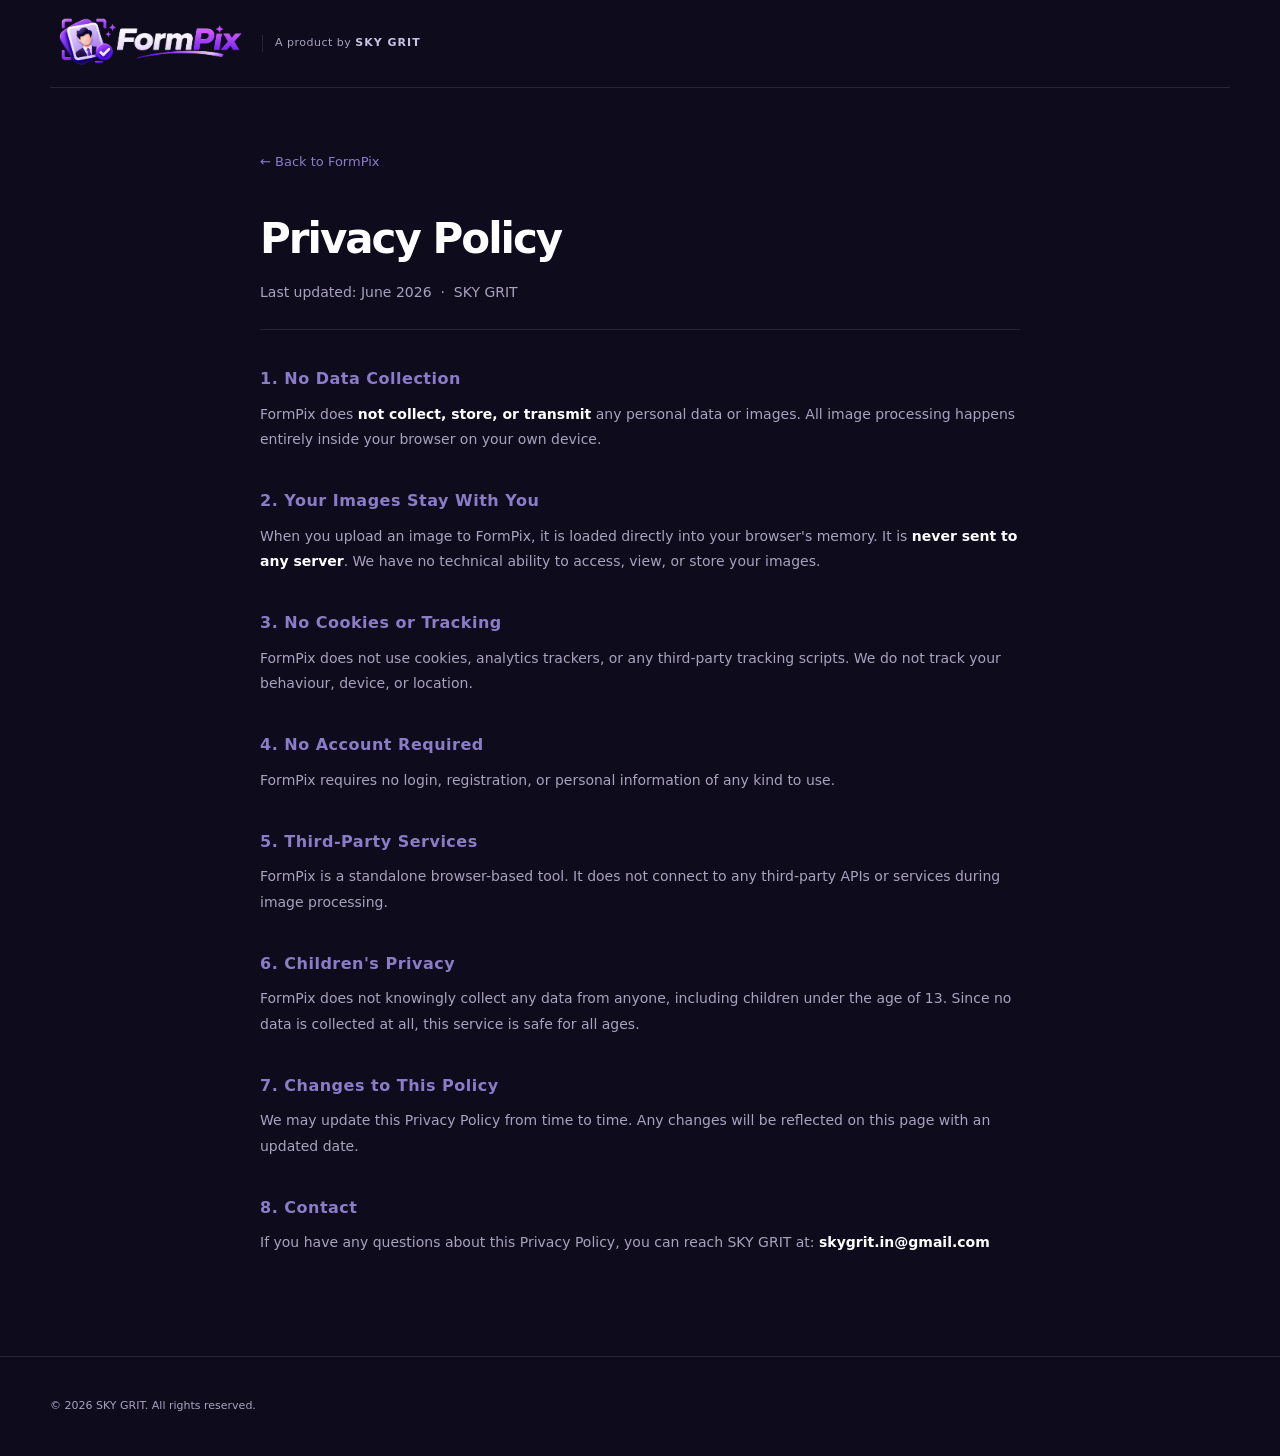
==== privacy.html @ 6050abe6 "Initial commit for FormPix" ====
<!DOCTYPE html>
<html lang="en">
<head>
    <meta charset="UTF-8">
    <meta name="viewport" content="width=device-width, initial-scale=1.0">
    <title>Privacy Policy — FormPix by SKY GRIT</title>
    <link rel="icon" href="data:image/svg+xml,<svg xmlns='http://www.w3.org/2000/svg' viewBox='0 0 100 100'><rect width='100' height='100' rx='22' fill='%235A3B8C'/><text y='72' x='50' text-anchor='middle' font-size='58' font-family='system-ui'>📷</text></svg>">
    <link rel="stylesheet" href="css/styles.css">
    <style>
        .legal-page {
            width: min(760px, calc(100% - 48px));
            margin: 60px auto 100px;
        }
        .legal-page h1 {
            font-size: clamp(28px, 4vw, 42px);
            letter-spacing: -2px;
            margin-bottom: 8px;
        }
        .legal-meta {
            color: var(--muted);
            font-size: 13px;
            margin-bottom: 48px;
            padding-bottom: 24px;
            border-bottom: 1px solid var(--border);
        }
        .legal-page h2 {
            font-size: 16px;
            color: var(--lavender);
            margin: 36px 0 10px;
            letter-spacing: 0.5px;
        }
        .legal-page p {
            color: var(--muted);
            font-size: 14px;
            line-height: 1.8;
            margin-bottom: 12px;
        }
        .legal-page strong {
            color: var(--white);
        }
        .back-link {
            display: inline-flex;
            align-items: center;
            gap: 8px;
            color: var(--lavender);
            font-size: 13px;
            margin-bottom: 32px;
        }
        .back-link:hover { color: var(--lilac); }
    </style>
</head>
<body>
    <header class="navbar">
        <a class="brand" href="index.html" aria-label="FormPix home">
            <img src="assets/images/logo.png" alt="FormPix" class="brand-logo">
            <span class="brand-byline">A product by <strong>SKY GRIT</strong></span>
        </a>
    </header>

    <main class="legal-page">
        <a href="index.html" class="back-link">← Back to FormPix</a>

        <h1>Privacy Policy</h1>
        <p class="legal-meta">Last updated: June 2026 &nbsp;·&nbsp; SKY GRIT</p>

        <h2>1. No Data Collection</h2>
        <p>FormPix does <strong>not collect, store, or transmit</strong> any personal data or images. All image processing happens entirely inside your browser on your own device.</p>

        <h2>2. Your Images Stay With You</h2>
        <p>When you upload an image to FormPix, it is loaded directly into your browser's memory. It is <strong>never sent to any server</strong>. We have no technical ability to access, view, or store your images.</p>

        <h2>3. No Cookies or Tracking</h2>
        <p>FormPix does not use cookies, analytics trackers, or any third-party tracking scripts. We do not track your behaviour, device, or location.</p>

        <h2>4. No Account Required</h2>
        <p>FormPix requires no login, registration, or personal information of any kind to use.</p>

        <h2>5. Third-Party Services</h2>
        <p>FormPix is a standalone browser-based tool. It does not connect to any third-party APIs or services during image processing.</p>

        <h2>6. Children's Privacy</h2>
        <p>FormPix does not knowingly collect any data from anyone, including children under the age of 13. Since no data is collected at all, this service is safe for all ages.</p>

        <h2>7. Changes to This Policy</h2>
        <p>We may update this Privacy Policy from time to time. Any changes will be reflected on this page with an updated date.</p>

        <h2>8. Contact</h2>
        <p>If you have any questions about this Privacy Policy, you can reach SKY GRIT at: <strong>skygrit.in@gmail.com</strong></p>
    </main>

    <footer class="footer">
        <span class="footer-copyright">© 2026 SKY GRIT. All rights reserved.</span>
    </footer>
</body>
</html>
---- css/styles.css ----
:root {
    --night: #0E0B1D;
    --deep: #2A1E4D;
    --purple: #5A3B8C;
    --lavender: #8B7CC7;
    --lilac: #C9C2E3;
    --slate: #3A3A52;

    --white: #FFFFFF;
    --muted: #A9A2BE;
    --border: rgba(201, 194, 227, 0.14);
    --surface: rgba(42, 30, 77, 0.55);
    --radius: 22px;
}

* {
    box-sizing: border-box;
    margin: 0;
    padding: 0;
}

html {
    scroll-behavior: smooth;
}

body {
    background: var(--night);
    color: var(--white);
    font-family: Inter, ui-sans-serif, system-ui, -apple-system,
        BlinkMacSystemFont, "Segoe UI", sans-serif;
    line-height: 1.6;
    -webkit-font-smoothing: antialiased;
}

a {
    color: inherit;
    text-decoration: none;
}

button {
    font: inherit;
}

.navbar {
    width: min(1180px, calc(100% - 48px));
    height: 88px;
    margin: auto;
    position: relative;
    display: flex;
    align-items: center;
    justify-content: space-between;
    border-bottom: 1px solid var(--border);
}

.brand {
    display: inline-flex;
    align-items: center;
    flex: 0 0 auto;
    line-height: 0;
    z-index: 2;
}

.brand-logo {
    display: block;
    width: 200px;
    height: auto;
    max-width: 100%;
    object-fit: contain;
}

.brand-icon {
    width: 38px;
    height: 38px;
    border-radius: 12px;
    background: var(--lavender);
    color: var(--night);
    display: grid;
    place-items: center;
    font-size: 23px;
}

.brand-logo {
    display: block;
    width: 210px;
    height: auto;
    max-height: 108px;
    object-fit: contain;
}

.footer .brand-logo {
    width: 160px;
    max-height: 102px;
}

.brand-icon svg {
    width: 30px;
    height: 30px;
}

.nav-links {
    position: absolute;
    left: 50%;
    top: 50%;
    transform: translate(-50%, -50%);
    display: flex;
    gap: 34px;
    color: var(--muted);
    font-size: 13px;
    white-space: nowrap;
}

.nav-links a:hover {
    color: var(--lilac);
}

.nav-button {
    background: var(--deep);
    border: 1px solid var(--border);
    border-radius: 12px;
    padding: 10px 16px;
    font-size: 13px;
    font-weight: 600;
}

.nav-button span {
    color: var(--lilac);
    margin-left: 8px;
}

.hero {
    position: relative;
    width: min(1180px, calc(100% - 48px));
    min-height: 550px;
    margin: auto;
    display: grid;
    grid-template-columns: 1.1fr 0.9fr;
    align-items: center;
    overflow: hidden;
}

.hero-glow {
    position: absolute;
    width: 480px;
    height: 480px;
    right: 40px;
    top: 25px;
    background: var(--purple);
    filter: blur(150px);
    opacity: 0.4;
    pointer-events: none;
}

.hero-content {
    position: relative;
    z-index: 2;
    padding: 75px 0;
}

.eyebrow,
.section-label {
    color: var(--lavender);
    font-size: 11px;
    font-weight: 800;
    letter-spacing: 2px;
}

.eyebrow {
    display: flex;
    align-items: center;
    gap: 9px;
    margin-bottom: 25px;
}

.status-dot {
    width: 8px;
    height: 8px;
    border-radius: 50%;
    background: var(--lavender);
    box-shadow: 0 0 14px var(--lavender);
    animation: pulse-dot 2s ease-in-out infinite;
}

@keyframes pulse-dot {
    0%, 100% { opacity: 1; box-shadow: 0 0 14px var(--lavender); }
    50% { opacity: 0.4; box-shadow: 0 0 4px var(--lavender); }
}

.hero h1 {
    font-size: clamp(48px, 6vw, 76px);
    letter-spacing: -4px;
    line-height: 1.08;
    font-weight: 800;
}

.hero h1 span {
    color: var(--lavender);
}

.hero-description {
    max-width: 480px;
    color: var(--muted);
    font-size: 16px;
    margin-top: 22px;
}

.hero-actions {
    margin-top: 32px;
    display: flex;
    align-items: center;
    flex-wrap: wrap;
    gap: 18px;
}

.primary-button {
    display: inline-flex;
    gap: 20px;
    align-items: center;
    padding: 15px 22px;
    background: var(--purple);
    border: 1px solid rgba(201, 194, 227, 0.2);
    border-radius: 13px;
    font-size: 14px;
    font-weight: 700;
    transition: 0.2s ease;
}

.primary-button:hover {
    background: var(--lavender);
    color: var(--night);
    transform: translateY(-3px);
    box-shadow: 0 8px 25px rgba(139, 124, 199, 0.45);
}

.privacy-note {
    font-size: 12px;
    color: var(--muted);
}

.hero-features {
    display: flex;
    flex-wrap: wrap;
    gap: 20px;
    margin-top: 40px;
    color: var(--muted);
    font-size: 11px;
}

.hero-features span::first-letter {
    color: var(--lavender);
}

.hero-art {
    min-height: 410px;
    position: relative;
    display: grid;
    place-items: center;
    perspective: 900px;
}

.art-orbit {
    position: absolute;
    width: 310px;
    height: 310px;
    border: 1px solid rgba(201, 194, 227, 0.16);
    border-radius: 50%;
}

.orbit-one {
    transform: rotateX(65deg) rotateZ(-25deg);
}

.orbit-two {
    transform: rotateX(65deg) rotateZ(35deg);
}

.art-card {
    position: absolute;
    width: 220px;
    height: 270px;
    border-radius: 24px;
    border: 1px solid rgba(201, 194, 227, 0.3);
    box-shadow: 0 30px 70px rgba(0, 0, 0, 0.35);
}

.art-back {
    background: var(--slate);
    transform: translate(35px, -22px) rotate(10deg);
    padding: 25px;
}

.art-file-icon {
    width: 40px;
    height: 40px;
    background: var(--lavender);
    color: var(--night);
    display: grid;
    place-items: center;
    border-radius: 12px;
    font-size: 23px;
}

.art-line {
    width: 130px;
    height: 8px;
    border-radius: 10px;
    background: var(--lilac);
    opacity: 0.55;
    margin-top: 24px;
}

.art-line.short {
    width: 85px;
    margin-top: 12px;
}

.art-front {
    background: linear-gradient(145deg, var(--deep), var(--purple));
    transform: translate(-20px, 10px) rotate(-7deg);
    display: flex;
    flex-direction: column;
    align-items: center;
    justify-content: center;
    animation: float-card 4s ease-in-out infinite;
}

@keyframes float-card {
    0%, 100% { transform: translate(-20px, 10px) rotate(-7deg); }
    50% { transform: translate(-20px, -4px) rotate(-7deg); }
}

.art-photo {
    position: relative;
    overflow: hidden;
    width: 112px;
    height: 130px;
    background: var(--lilac);
    border-radius: 60px 60px 35px 35px;
}

.art-head {
    width: 46px;
    height: 52px;
    background: var(--slate);
    border-radius: 50%;
    margin: 18px auto 0;
}

.art-body {
    width: 95px;
    height: 65px;
    background: var(--slate);
    border-radius: 50% 50% 0 0;
    margin: -1px auto 0;
}

.art-check {
    position: absolute;
    right: 22px;
    top: 26px;
    width: 34px;
    height: 34px;
    display: grid;
    place-items: center;
    border-radius: 50%;
    background: var(--lavender);
    color: var(--night);
    font-weight: 900;
}

.art-caption {
    margin-top: 17px;
    font-size: 10px;
    font-weight: 800;
    letter-spacing: 2px;
    color: var(--lilac);
}

.floating-tag {
    position: absolute;
    right: 0;
    bottom: 52px;
    padding: 12px 17px;
    background: var(--slate);
    border: 1px solid var(--border);
    border-radius: 14px;
    box-shadow: 0 15px 40px rgba(0, 0, 0, 0.3);
    font-size: 12px;
    animation: float-tag 3.5s ease-in-out infinite 1s;
}

@keyframes float-tag {
    0%, 100% { transform: translateY(0px); }
    50% { transform: translateY(-6px); }
}

.workspace-section,
.how-section,
.privacy-section {
    width: min(1000px, calc(100% - 48px));
    margin: auto;
    padding: 80px 0;
}

.section-heading {
    text-align: center;
    margin-bottom: 38px;
}

.section-heading h2 {
    margin-top: 10px;
    font-size: clamp(28px, 4vw, 38px);
    letter-spacing: -1.5px;
}

.section-heading p {
    color: var(--muted);
    font-size: 14px;
    margin-top: 8px;
}

.workspace {
    background: var(--surface);
    border: 1px solid var(--border);
    border-radius: var(--radius);
    overflow: hidden;
    box-shadow: 0 25px 70px rgba(0, 0, 0, 0.22);
}

.tool-tabs {
    display: grid;
    grid-template-columns: 1fr 1fr;
    border-bottom: 1px solid var(--border);
}

.tool-tab {
    display: flex;
    align-items: center;
    text-align: left;
    gap: 13px;
    padding: 20px 25px;
    border: 0;
    background: transparent;
    color: var(--white);
    cursor: pointer;
}

.tool-tab+.tool-tab {
    border-left: 1px solid var(--border);
}

.tool-tab.active {
    background: rgba(139, 124, 199, 0.12);
    box-shadow: inset 0 -2px var(--lavender);
}

.tab-icon {
    color: var(--lavender);
    font-size: 26px;
}

.tool-tab strong,
.tool-tab small {
    display: block;
}

.tool-tab strong {
    font-size: 14px;
}

.tool-tab small {
    color: var(--muted);
    font-size: 11px;
    margin-top: 2px;
}

.upload-content {
    padding: 28px;
}

.upload-intro {
    display: flex;
    align-items: center;
    justify-content: space-between;
    gap: 15px;
    margin-bottom: 20px;
}

.upload-intro h3 {
    font-size: 20px;
}

.upload-intro p {
    color: var(--muted);
    font-size: 13px;
    margin-top: 3px;
}

.step-label {
    font-size: 10px;
    letter-spacing: 1px;
    color: var(--lavender);
    white-space: nowrap;
}

.dropzone {
    border: 2px dashed rgba(201, 194, 227, 0.25);
    border-radius: 18px;
    min-height: 220px;
    transition: border-color 0.3s ease, background 0.3s ease, transform 0.2s ease;
}

.dropzone:hover {
    border-color: var(--lavender);
    background: rgba(90, 59, 140, 0.1);
    transform: scale(1.01);
}

.dropzone.dragover {
    background: rgba(139, 124, 199, 0.13);
    border-style: solid;
}

.upload-placeholder {
    text-align: center;
    padding: 30px 15px;
}

.upload-icon {
    margin: 0 auto 15px;
    width: 52px;
    height: 52px;
    display: grid;
    place-items: center;
    border-radius: 16px;
    background: var(--deep);
    color: var(--lilac);
    font-size: 27px;
}

.upload-placeholder h4 {
    font-size: 16px;
}

.upload-placeholder p {
    color: var(--muted);
    font-size: 13px;
    margin-top: 4px;
}

.choose-button {
    margin-top: 18px;
    background: var(--purple);
    color: white;
    padding: 11px 22px;
    border: 0;
    border-radius: 10px;
    cursor: pointer;
    font-weight: 700;
    font-size: 13px;
}

.choose-button:hover {
    background: var(--lavender);
    color: var(--night);
}

.file-hint {
    display: block;
    color: var(--muted);
    font-size: 10px;
    margin-top: 15px;
}

.preview-panel {
    width: 100%;
    min-height: 270px;
    display: flex;
    align-items: center;
    justify-content: center;
    flex-direction: column;
    padding: 20px;
    gap: 12px;
}

.preview-panel img {
    max-width: 190px;
    max-height: 180px;
    object-fit: contain;
    border-radius: 10px;
    background: var(--slate);
}

.preview-info {
    text-align: center;
    display: grid;
    gap: 3px;
    max-width: 100%;
}

.preview-info strong {
    overflow-wrap: anywhere;
    font-size: 13px;
}

.preview-info span {
    color: var(--muted);
    font-size: 11px;
}

.remove-button {
    color: var(--lilac);
    background: transparent;
    border: 1px solid var(--border);
    padding: 8px 14px;
    border-radius: 9px;
    cursor: pointer;
    font-size: 12px;
}

.privacy-banner {
    display: flex;
    align-items: flex-start;
    gap: 14px;
    padding: 17px;
    margin-top: 20px;
    background: rgba(90, 59, 140, 0.2);
    border: 1px solid var(--border);
    border-radius: 13px;
}

.privacy-icon {
    color: var(--lavender);
    font-size: 22px;
}

.privacy-banner strong {
    font-size: 12px;
}

.privacy-banner p {
    color: var(--muted);
    font-size: 11px;
    margin-top: 3px;
}

.next-step {
    display: flex;
    justify-content: space-between;
    margin-top: 24px;
    padding-top: 20px;
    border-top: 1px solid var(--border);
    color: var(--muted);
    font-size: 12px;
}

.next-arrow {
    color: var(--lavender);
}

.steps-grid {
    display: grid;
    grid-template-columns: repeat(3, 1fr);
    gap: 18px;
}

.step-card {
    padding: 36px 28px;
    background: var(--surface);
    border: 1px solid var(--border);
    border-radius: 20px;
    transition: transform 0.3s ease, border-color 0.3s ease, box-shadow 0.3s ease;
}

.step-card:hover {
    transform: translateY(-6px);
    border-color: rgba(139, 124, 199, 0.5);
    box-shadow: 0 20px 50px rgba(90, 59, 140, 0.25);
}

.step-number {
    color: var(--lavender);
    font-size: 11px;
    letter-spacing: 2px;
}

.step-symbol {
    width: 48px;
    height: 48px;
    display: grid;
    place-items: center;
    border-radius: 14px;
    margin: 23px 0 18px;
    background: var(--deep);
    color: var(--lilac);
    font-size: 24px;
}

.step-card h3 {
    font-size: 17px;
}

.step-card p {
    color: var(--muted);
    font-size: 12px;
    margin-top: 7px;
}

.privacy-card {
    display: flex;
    align-items: flex-start;
    gap: 24px;
    padding: 35px;
    border-radius: 22px;
    background: linear-gradient(120deg, var(--deep), var(--slate));
    border: 1px solid var(--border);
}

.privacy-shield {
    min-width: 55px;
    height: 55px;
    border-radius: 17px;
    display: grid;
    place-items: center;
    background: var(--lavender);
    color: var(--night);
    font-size: 27px;
}

.privacy-card h2 {
    font-size: 25px;
    line-height: 1.3;
    margin: 8px 0;
}

.privacy-card p {
    max-width: 650px;
    color: var(--lilac);
    font-size: 13px;
}

.footer {
    min-height: 100px;
    padding: 25px max(24px, calc((100% - 1180px) / 2));
    border-top: 1px solid var(--border);
    display: flex;
    align-items: center;
    justify-content: space-between;
    gap: 18px;
    flex-wrap: wrap;
}

.footer .brand-logo {
    width: 165px;
}

.footer p,
.footer>span {
    color: var(--muted);
    font-size: 11px;
}

/* ==============================
   SKY GRIT BRANDING
================================ */

.brand {
    flex-direction: column;
    align-items: flex-start;
    gap: 4px;
}

.brand-byline {
    display: block;
    color: var(--muted);
    font-size: 10px;
    line-height: 1.4;
    letter-spacing: 0.5px;
}

.brand-byline strong {
    color: var(--lilac);
    font-weight: 700;
    letter-spacing: 1px;
}

.footer {
    align-items: center;
}

.footer-brand {
    display: flex;
    flex-direction: column;
    gap: 6px;
}

.footer-about {
    max-width: 300px;
}

.footer-about strong {
    color: var(--white);
    font-size: 12px;
}

.footer-about p {
    color: var(--muted);
    font-size: 11px;
    margin-top: 5px;
    line-height: 1.6;
}

.footer .footer-copyright {
    color: var(--muted);
    font-size: 11px;
}

@media (max-width: 760px) {
    .brand-byline {
        font-size: 9px;
    }

    .footer-about {
        max-width: 100%;
        text-align: center;
    }
}

@media (max-width: 760px) {
    .navbar {
        width: calc(100% - 32px);
        height: 70px;
    }

    .brand-logo {
        width: 168px;
    }

    .nav-links {
        display: none;
    }

    .hero {
        width: calc(100% - 32px);
        grid-template-columns: 1fr;
        padding-top: 25px;
    }

    .hero-content {
        padding: 65px 0 15px;
    }

    .hero h1 {
        font-size: clamp(46px, 12vw, 64px);
        letter-spacing: -2.5px;
    }

    .hero-art {
        min-height: 330px;
        transform: scale(0.85);
        margin-top: -10px;
    }

    .floating-tag {
        right: 4px;
    }

    .workspace-section,
    .how-section,
    .privacy-section {
        width: calc(100% - 32px);
        padding: 55px 0;
    }

    .upload-content {
        padding: 20px;
    }

    .tool-tab {
        padding: 15px 10px;
        gap: 8px;
    }

    .tool-tab strong {
        font-size: 12px;
    }

    .tool-tab small {
        font-size: 9px;
    }

    .steps-grid {
        grid-template-columns: 1fr;
    }

    .privacy-card {
        padding: 23px;
        flex-direction: column;
    }

    .privacy-card h2 {
        font-size: 21px;
    }

    .footer {
        justify-content: center;
        text-align: center;
        flex-direction: column;
    }

    .brand-logo {
        width: 175px;
        max-height: 58px;
    }
}

/* Preset Buttons */
.preset-btn {
    padding: 8px 12px;
    background: rgba(90, 59, 140, 0.25);
    border: 1px solid var(--border);
    border-radius: 9px;
    color: var(--lilac);
    font-size: 11px;
    font-weight: 600;
    cursor: pointer;
    transition: 0.2s ease;
    white-space: nowrap;
}

.preset-btn:hover {
    background: var(--purple);
    border-color: var(--lavender);
    color: var(--white);
    transform: translateY(-1px);
}

.preset-btn.active-preset {
    background: var(--purple);
    border-color: var(--lavender);
    color: var(--white);
}

.footer-legal {
    display: flex;
    gap: 10px;
    align-items: center;
    font-size: 11px;
    color: var(--muted);
}

.footer-legal a {
    color: var(--muted);
    text-decoration: underline;
    text-underline-offset: 3px;
}

.footer-legal a:hover {
    color: var(--lilac);
}

@media (prefers-reduced-motion: reduce) { 

    *,
    *::before,
    *::after {
        scroll-behavior: auto !important;
        transition-duration: 0.01ms !important;
    }
}

/* ==============================
   FORMPIX IMAGE EDITOR
================================ */

.editor-panel {
    padding: 28px;
    border-top: 1px solid var(--border);
}

.editor-panel[hidden],
.result-panel[hidden] {
    display: none !important;
}

.editor-heading,
.result-heading {
    display: flex;
    justify-content: space-between;
    align-items: center;
    gap: 15px;
    margin-bottom: 24px;
}

.editor-heading h3,
.result-heading h3 {
    font-size: 22px;
    margin-top: 5px;
}

.editor-heading p {
    color: var(--muted);
    font-size: 13px;
}

.secondary-button {
    background: transparent;
    border: 1px solid var(--border);
    color: var(--lilac);
    padding: 10px 14px;
    border-radius: 10px;
    cursor: pointer;
}

.editor-layout {
    display: grid;
    grid-template-columns: 1fr 1fr;
    gap: 28px;
    align-items: start;
}

.editor-preview-area {
    min-width: 0;
}

.editor-preview-frame {
    min-height: 330px;
    background: rgba(14, 11, 29, 0.8);
    border: 1px solid var(--border);
    border-radius: 16px;
    padding: 15px;
    display: grid;
    place-items: center;
    overflow: hidden;
}


#editor-canvas {
    display: block;
    max-width: 100%;
    max-height: 440px;
    width: auto;
    height: auto;
    object-fit: contain;
    cursor: crosshair;
    touch-action: none;
    user-select: none;
    -webkit-user-select: none;
}


.preview-caption {
    color: var(--muted);
    font-size: 11px;
    text-align: center;
    margin-top: 10px;
}

/* ==============================
   FORMPIX FREEHAND CROP CONTROLS
================================ */

.crop-instructions {
    display: flex;
    align-items: center;
    justify-content: space-between;
    gap: 12px;
    padding: 14px;
    background: rgba(90, 59, 140, 0.16);
    border: 1px solid var(--border);
    border-radius: 12px;
}

.crop-instructions strong {
    display: block;
    color: var(--white);
    font-size: 13px;
}

.crop-instructions p {
    color: var(--muted);
    font-size: 11px;
    margin-top: 3px;
}

.crop-hint {
    margin-top: -10px;
}

#reset-crop {
    flex: 0 0 auto;
    white-space: nowrap;
    font-size: 11px;
}

#editor-canvas {
    touch-action: none;
}

@media (max-width: 480px) {
    .crop-instructions {
        align-items: flex-start;
        flex-direction: column;
    }

    #reset-crop {
        width: 100%;
    }
}

.editor-controls {
    display: grid;
    gap: 18px;
    min-width: 0;
}

.control-group {
    display: grid;
    gap: 8px;
}

.control-group>label,
.range-heading label {
    font-size: 13px;
    font-weight: 700;
}

.control-group select,
.control-group input[type="number"] {
    width: 100%;
    min-width: 0;
    padding: 12px;
    color: var(--white);
    background: var(--night);
    border: 1px solid var(--border);
    border-radius: 10px;
    outline: none;
}

.control-group select:focus,
.control-group input:focus {
    border-color: var(--lavender);
}

.control-group input[type="range"] {
    width: 100%;
    accent-color: var(--lavender);
    cursor: pointer;
}

.control-hint {
    color: var(--muted);
    font-size: 11px;
}

.dimension-row {
    display: grid;
    grid-template-columns: 1fr auto 1fr;
    align-items: end;
    gap: 10px;
}

.small-label {
    display: block;
    color: var(--muted);
    font-size: 11px;
    margin-bottom: 6px;
}

.dimension-cross {
    color: var(--lavender);
    padding-bottom: 10px;
}

.check-control {
    display: flex;
    align-items: center;
    gap: 9px;
    color: var(--muted);
    font-size: 12px;
    cursor: pointer;
}

.check-control input {
    accent-color: var(--lavender);
}

.range-heading {
    display: flex;
    justify-content: space-between;
    align-items: center;
}

.range-heading span {
    color: var(--lavender);
    font-size: 12px;
    font-weight: 700;
}

.process-button {
    width: 100%;
    padding: 14px 20px;
    border: 0;
    border-radius: 11px;
    background: var(--purple);
    color: white;
    font-weight: 700;
    cursor: pointer;
    transition: 0.2s ease;
}

.process-button:hover {
    background: var(--lavender);
    color: var(--night);
    transform: translateY(-1px);
}

.process-button:disabled {
    opacity: 0.6;
    cursor: wait;
    transform: none;
}

.editor-message {
    color: var(--lilac);
    font-size: 12px;
    min-height: 18px;
}

.editor-message.error {
    color: #FF9C9C;
}

.result-panel {
    margin-top: 30px;
    padding-top: 25px;
    border-top: 1px solid var(--border);
}

.result-status {
    color: #A8E6C0;
    font-size: 12px;
}

.result-content {
    display: flex;
    align-items: center;
    gap: 22px;
    padding: 20px;
    background: rgba(14, 11, 29, 0.6);
    border: 1px solid var(--border);
    border-radius: 14px;
    margin-bottom: 18px;
}

#result-preview {
    max-width: 130px;
    max-height: 140px;
    object-fit: contain;
    border-radius: 8px;
}

.result-details {
    display: grid;
    gap: 7px;
    font-size: 12px;
    overflow-wrap: anywhere;
}

.result-details p {
    color: var(--muted);
}

.result-details strong {
    color: var(--white);
}

#size-result-note {
    color: var(--lavender);
    font-size: 11px;
}

@media (max-width: 760px) {
    .editor-panel {
        padding: 20px;
    }

    .editor-layout {
        grid-template-columns: 1fr;
        gap: 22px;
    }

    .editor-preview-frame {
        min-height: 240px;
    }

    .editor-heading {
        align-items: flex-start;
    }

    .result-content {
        align-items: flex-start;
        flex-direction: column;
    }
}

/* ==============================
   HEADER BRAND ALIGNMENT
================================ */

/* Desktop: Logo and SKY GRIT in one row */
.navbar .brand {
    flex-direction: row;
    align-items: center;
    gap: 12px;
}

.navbar .brand-logo {
    width: 200px;
    height: auto;
}

.navbar .brand-byline {
    margin: 0;
    padding-left: 12px;
    border-left: 1px solid var(--border);
    white-space: nowrap;
    font-size: 11px;
    line-height: 1.5;
}

/* Mobile: Compact stacked branding */
@media (max-width: 760px) {
    .navbar .brand {
        flex-direction: column;
        align-items: flex-start;
        gap: 2px;
    }

    .navbar .brand-logo {
        width: 150px;
    }

    .navbar .brand-byline {
        padding-left: 0;
        border-left: none;
        font-size: 9px;
    }
}
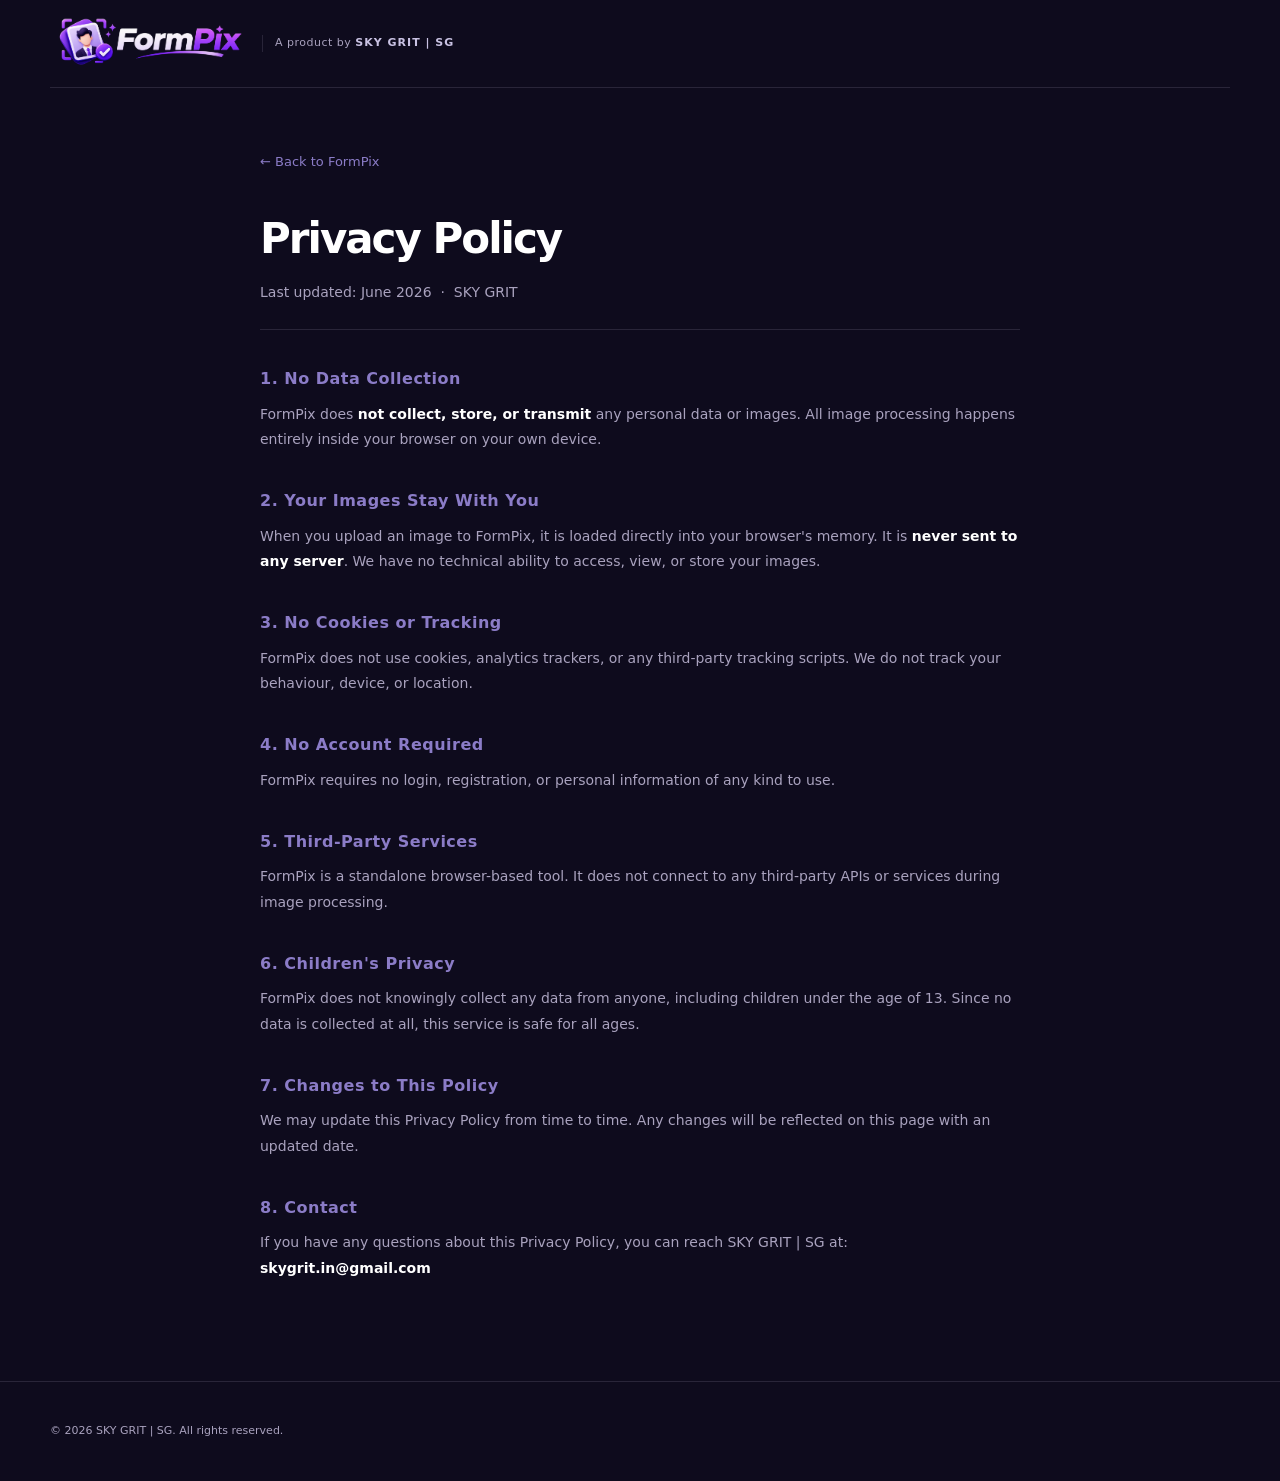
==== commit 5ca1ef7d: "SEO: add sitemap, robots, meta tags, favicon, brand consistency" ====
--- a/privacy.html
+++ b/privacy.html
@@ -3,7 +3,7 @@
 <head>
     <meta charset="UTF-8">
     <meta name="viewport" content="width=device-width, initial-scale=1.0">
-    <title>Privacy Policy — FormPix by SKY GRIT</title>
+    <title>Privacy Policy — FormPix by SKY GRIT | SG</title>
     <link rel="icon" href="data:image/svg+xml,<svg xmlns='http://www.w3.org/2000/svg' viewBox='0 0 100 100'><rect width='100' height='100' rx='22' fill='%235A3B8C'/><text y='72' x='50' text-anchor='middle' font-size='58' font-family='system-ui'>📷</text></svg>">
     <link rel="stylesheet" href="css/styles.css">
     <style>
@@ -53,7 +53,7 @@
     <header class="navbar">
         <a class="brand" href="index.html" aria-label="FormPix home">
             <img src="assets/images/logo.png" alt="FormPix" class="brand-logo">
-            <span class="brand-byline">A product by <strong>SKY GRIT</strong></span>
+            <span class="brand-byline">A product by <strong>SKY GRIT | SG</strong></span>
         </a>
     </header>
 
@@ -85,11 +85,11 @@
         <p>We may update this Privacy Policy from time to time. Any changes will be reflected on this page with an updated date.</p>
 
         <h2>8. Contact</h2>
-        <p>If you have any questions about this Privacy Policy, you can reach SKY GRIT at: <strong>skygrit.in@gmail.com</strong></p>
+        <p>If you have any questions about this Privacy Policy, you can reach SKY GRIT | SG at: <strong>skygrit.in@gmail.com</strong></p>
     </main>
 
     <footer class="footer">
-        <span class="footer-copyright">© 2026 SKY GRIT. All rights reserved.</span>
+        <span class="footer-copyright">© 2026 SKY GRIT | SG. All rights reserved.</span>
     </footer>
 </body>
 </html>
